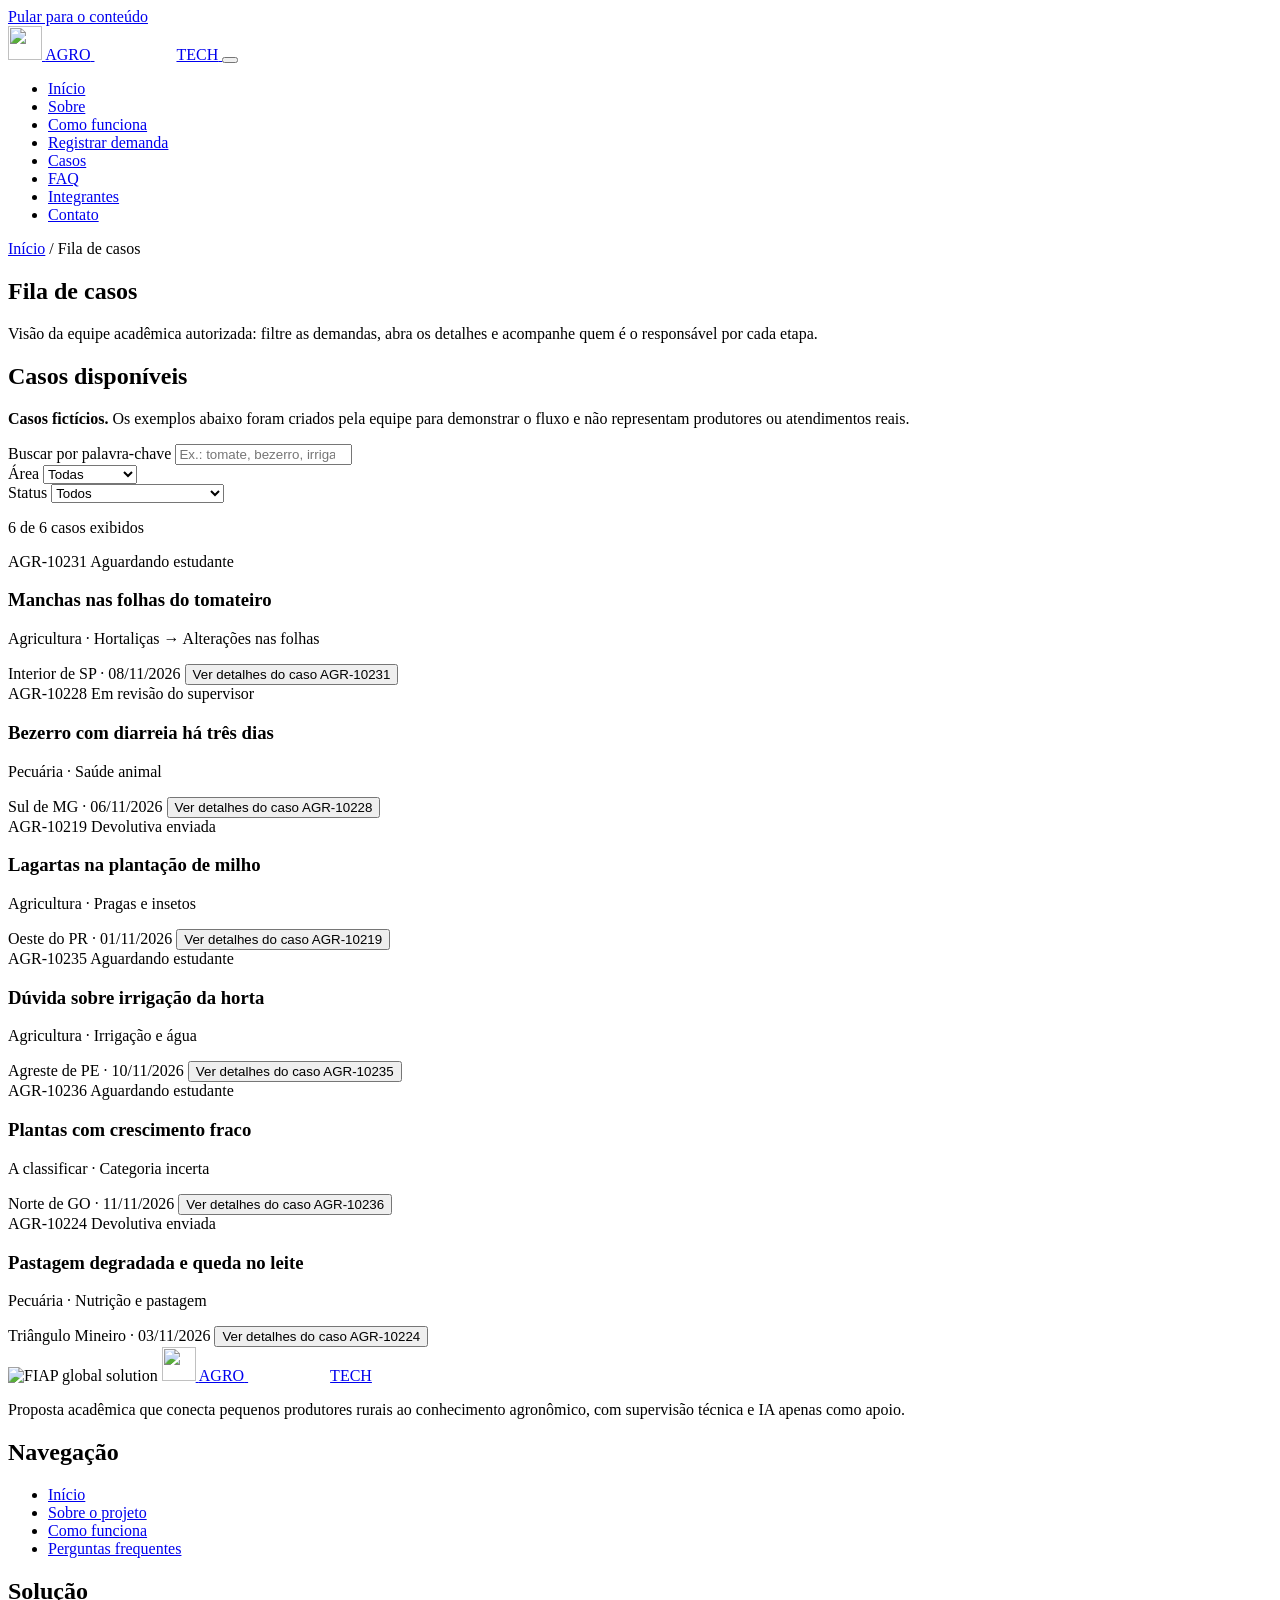
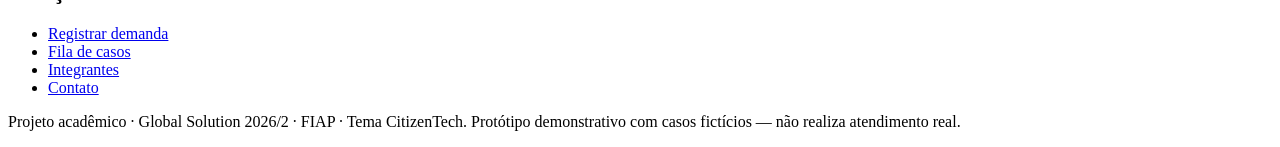
==== casos.html @ 2634f16c "feat: adiciona fila de casos com filtro e modal" ====
<!DOCTYPE html>
<html lang="pt-BR">
<head>
  <meta charset="UTF-8">
  <meta name="viewport" content="width=device-width, initial-scale=1.0">
  <meta name="description" content="Protótipo da fila de casos: estudantes e supervisores filtram demandas fictícias por área e status e acompanham o histórico de cada atendimento.">
  <title>Fila de casos | Agro CitizenTech</title>
  <link rel="icon" href="assets/icons/logo.svg" type="image/svg+xml">
  <link rel="preconnect" href="https://fonts.googleapis.com">
  <link rel="preconnect" href="https://fonts.gstatic.com" crossorigin>
  <link href="https://fonts.googleapis.com/css2?family=Inter:wght@400;500;600&family=Montserrat:wght@500&family=Space+Mono:wght@400;700&display=swap" rel="stylesheet">
  <link rel="stylesheet" href="css/style.css">
  <script src="js/acessibilidade.js"></script>
</head>
<body>
  <a class="pular-conteudo" href="#conteudo">Pular para o conteúdo</a>

  <header class="cabecalho">
    <div class="container cabecalho__conteudo">
      <a class="logo" href="index.html" aria-label="Agro CitizenTech — página inicial">
        <img class="logo__marca" src="assets/icons/logo.svg" alt="" width="34" height="34">
        <span class="logo__texto">
          <span class="logo__agro">AGRO</span>
          <span class="logo__citizen"><img src="assets/icons/citizen.svg" alt="" width="82" height="13"><span class="logo__tech">TECH</span></span>
        </span>
      </a>

      <button class="menu-botao" type="button" aria-label="Abrir menu" aria-expanded="false" aria-controls="menu-principal">
        <span class="menu-botao__linha"></span>
        <span class="menu-botao__linha"></span>
        <span class="menu-botao__linha"></span>
      </button>

      <nav class="navegacao" id="menu-principal" aria-label="Menu principal">
        <ul class="navegacao__lista">
          <li><a class="navegacao__link" href="index.html">Início</a></li>
          <li><a class="navegacao__link" href="sobre.html">Sobre</a></li>
          <li><a class="navegacao__link" href="como-funciona.html">Como funciona</a></li>
          <li><a class="navegacao__link" href="registrar-demanda.html">Registrar demanda</a></li>
          <li><a class="navegacao__link" href="casos.html" aria-current="page">Casos</a></li>
          <li><a class="navegacao__link" href="faq.html">FAQ</a></li>
          <li><a class="navegacao__link" href="integrantes.html">Integrantes</a></li>
          <li><a class="navegacao__link" href="contato.html">Contato</a></li>
        </ul>
      </nav>
    </div>
  </header>

  <main id="conteudo">
    <section class="pagina-topo tem-pixels" data-pixels="base" data-pixels-base="papel" data-pixels-destaque="neon">
      <div class="container">
        <p class="trilha"><a href="index.html">Início</a> / Fila de casos</p>
        <h1>Fila de casos</h1>
        <p>Visão da equipe acadêmica autorizada: filtre as demandas, abra os detalhes e acompanhe quem é o responsável por cada etapa.</p>
      </div>
    </section>

    <section class="secao" aria-labelledby="fila-titulo">
      <div class="container">
        <h2 id="fila-titulo" class="visualmente-oculto">Casos disponíveis</h2>
        <div class="aviso">
          <p><strong>Casos fictícios.</strong> Os exemplos abaixo foram criados pela equipe para demonstrar o fluxo e não representam produtores ou atendimentos reais.</p>
        </div>

        <form class="filtros" id="filtros-casos" role="search" aria-label="Filtrar casos">
          <div class="campo">
            <label for="busca-caso">Buscar por palavra-chave</label>
            <input type="search" id="busca-caso" name="busca" placeholder="Ex.: tomate, bezerro, irrigação">
          </div>
          <div class="campo">
            <label for="filtro-area">Área</label>
            <select id="filtro-area" name="area">
              <option value="todas">Todas</option>
              <option value="Agricultura">Agricultura</option>
              <option value="Pecuária">Pecuária</option>
              <option value="A classificar">A classificar</option>
            </select>
          </div>
          <div class="campo">
            <label for="filtro-status">Status</label>
            <select id="filtro-status" name="status">
              <option value="todos">Todos</option>
              <option value="aguardando">Aguardando estudante</option>
              <option value="revisao">Em revisão do supervisor</option>
              <option value="concluido">Devolutiva enviada</option>
            </select>
          </div>
        </form>

        <p class="filtros__resultado" id="resultado-casos" aria-live="polite"></p>
        <div class="grade grade--3" id="lista-casos"></div>
        <p class="sem-resultados" id="sem-casos" hidden>Nenhum caso encontrado com esses filtros. Tente outra palavra ou limpe os filtros.</p>
        <noscript><p class="aviso">Ative o JavaScript para visualizar a fila de casos.</p></noscript>
      </div>
    </section>

    <div class="modal" id="modal-caso" hidden>
      <div class="modal__fundo" data-fechar-modal></div>
      <div class="modal__caixa" role="dialog" aria-modal="true" aria-labelledby="modal-titulo">
        <button class="modal__fechar" type="button" aria-label="Fechar detalhes do caso" data-fechar-modal>&times;</button>
        <p class="caso__codigo" id="modal-codigo"></p>
        <h2 class="modal__titulo" id="modal-titulo"></h2>
        <p class="caso__categoria" id="modal-categoria"></p>
        <p id="modal-relato"></p>
        <h3>Histórico do atendimento</h3>
        <ol class="linha-tempo" id="modal-historico"></ol>
        <div class="mensagem-formulario mensagem-formulario--sucesso" id="modal-mensagem" role="status" hidden></div>
        <div class="grupo-botoes">
          <button class="botao" type="button" id="botao-interesse">Manifestar interesse</button>
          <button class="botao botao--secundario" type="button" data-fechar-modal>Fechar</button>
        </div>
      </div>
    </div>
  </main>

  <footer class="rodape">
    <div class="container">
      <div class="rodape__grade">
        <div>
          <img class="rodape__fiap" src="assets/icons/fiap-global-solution.svg" alt="FIAP global solution" width="220" height="21">
          <a class="logo" href="index.html" aria-label="Agro CitizenTech — página inicial">
            <img class="logo__marca" src="assets/icons/logo.svg" alt="" width="34" height="34">
            <span class="logo__texto">
              <span class="logo__agro">AGRO</span>
              <span class="logo__citizen"><img src="assets/icons/citizen.svg" alt="" width="82" height="13"><span class="logo__tech">TECH</span></span>
            </span>
          </a>
          <p>Proposta acadêmica que conecta pequenos produtores rurais ao conhecimento agronômico, com supervisão técnica e IA apenas como apoio.</p>
        </div>
        <div>
          <h2>Navegação</h2>
          <ul>
            <li><a href="index.html">Início</a></li>
            <li><a href="sobre.html">Sobre o projeto</a></li>
            <li><a href="como-funciona.html">Como funciona</a></li>
            <li><a href="faq.html">Perguntas frequentes</a></li>
          </ul>
        </div>
        <div>
          <h2>Solução</h2>
          <ul>
            <li><a href="registrar-demanda.html">Registrar demanda</a></li>
            <li><a href="casos.html">Fila de casos</a></li>
            <li><a href="integrantes.html">Integrantes</a></li>
            <li><a href="contato.html">Contato</a></li>
          </ul>
        </div>
      </div>
      <p class="rodape__final">Projeto acadêmico · Global Solution 2026/2 · FIAP · Tema CitizenTech. Protótipo demonstrativo com casos fictícios — não realiza atendimento real.</p>
    </div>
  </footer>

  <script src="js/script.js"></script>
  <script src="js/pixels.js"></script>
  <script src="js/casos.js"></script>
</body>
</html>
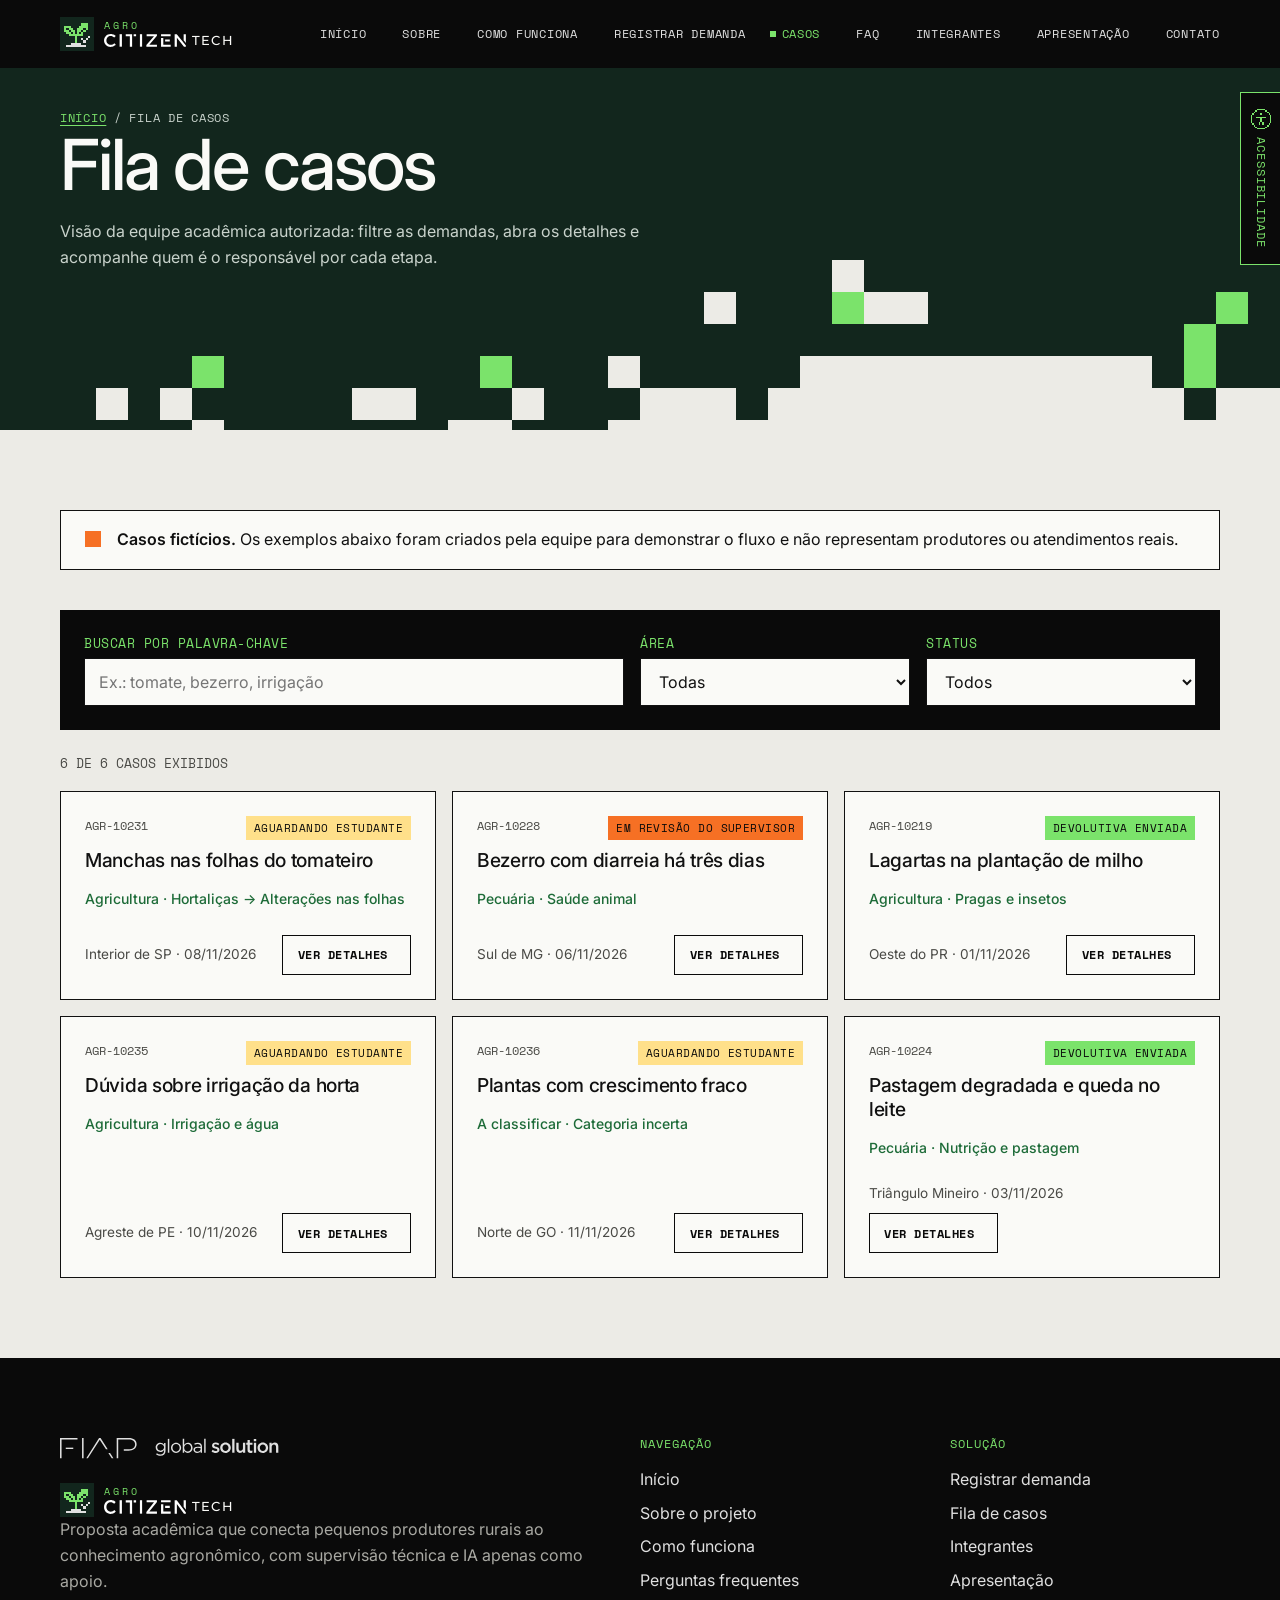
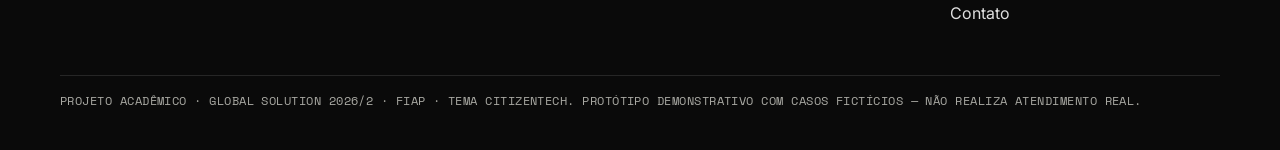
==== commit f29cea33: "Adiciona página de apresentação SEBM com slides animados no visual do site" ====
--- a/casos.html
+++ b/casos.html
@@ -40,6 +40,7 @@
           <li><a class="navegacao__link" href="casos.html" aria-current="page">Casos</a></li>
           <li><a class="navegacao__link" href="faq.html">FAQ</a></li>
           <li><a class="navegacao__link" href="integrantes.html">Integrantes</a></li>
+          <li><a class="navegacao__link" href="apresentacao.html">Apresentação</a></li>
           <li><a class="navegacao__link" href="contato.html">Contato</a></li>
         </ul>
       </nav>
@@ -142,6 +143,7 @@
             <li><a href="registrar-demanda.html">Registrar demanda</a></li>
             <li><a href="casos.html">Fila de casos</a></li>
             <li><a href="integrantes.html">Integrantes</a></li>
+            <li><a href="apresentacao.html">Apresentação</a></li>
             <li><a href="contato.html">Contato</a></li>
           </ul>
         </div>
--- a/css/style.css
+++ b/css/style.css
@@ -0,0 +1,2066 @@
+/* ==========================================================================
+   Agro CitizenTech — folha de estilos principal
+   Direção visual: identidade da Global Solution CitizenTech (FIAP) com
+   mosaico de pixels — blocos quadrados, tipografia grotesca grande,
+   rótulos monoespaçados e verde neon sobre verde-escuro.
+
+   1. Variáveis      2. Base      3. Utilitários e layout
+   4. Cabeçalho e navegação (menu mobile)
+   5. Componentes (botões, cards, badges, chips, abas, acordeão, modal, forms)
+   6. Seções específicas das páginas
+   7. Rodapé         8. Media Queries (mobile-first)
+   9. Menu de acessibilidade e efeitos de cada opção
+   ========================================================================== */
+
+/* 1. Variáveis ------------------------------------------------------------ */
+:root {
+  /* Paleta — os nomes "--cor-*" também são lidos pelo js/pixels.js */
+  --cor-preto: #0a0a0a;
+  --cor-verde-escuro: #12261d;
+  --cor-verde-medio: #1f3a2d;
+  --cor-neon: #7be36b;
+  --cor-oliva: #829b4d;
+  --cor-laranja: #f67024;
+  --cor-papel: #ecebe6;
+  --cor-branco: #fafaf7;
+  --cor-cinza: #e0e0e0;
+
+  --cor-texto: #111111;
+  --cor-texto-suave: #4a4a46;
+  --cor-texto-claro: #c9d3cc;
+  --cor-borda: #111111;
+  --cor-borda-suave: #cfcdc5;
+  --cor-link: #1d6b38;
+  --cor-erro: #b3261e;
+  --cor-erro-fundo: #fbe7e5;
+  --cor-sucesso: #155c2e;
+  --cor-sucesso-fundo: #dff5d9;
+
+  --fonte-texto: "Inter", "Helvetica Neue", Arial, sans-serif;
+  --fonte-mono: "Space Mono", "Courier New", monospace;
+  --fonte-logo: "Montserrat", "Inter", Arial, sans-serif;
+
+  --espaco-xs: 0.25rem;
+  --espaco-sm: 0.5rem;
+  --espaco-md: 1rem;
+  --espaco-lg: 1.5rem;
+  --espaco-xl: 2.5rem;
+  --espaco-xxl: 5rem;
+
+  --pixel: 8px; /* unidade dos detalhes "pixelados" */
+  --largura-max: 1240px;
+  --altura-header: 68px;
+}
+
+/* 2. Base ------------------------------------------------------------------ */
+*,
+*::before,
+*::after {
+  box-sizing: border-box;
+}
+
+html {
+  scroll-behavior: smooth;
+}
+
+body {
+  margin: 0;
+  font-family: var(--fonte-texto);
+  font-size: 1rem;
+  line-height: 1.6;
+  color: var(--cor-texto);
+  background-color: var(--cor-papel);
+  overflow-x: hidden;
+}
+
+/* Trava a rolagem do fundo enquanto o menu mobile ou o modal estão abertos */
+body.sem-rolagem {
+  overflow: hidden;
+}
+
+/* Garante que o atributo hidden sempre esconda o elemento */
+[hidden] {
+  display: none !important;
+}
+
+img,
+svg {
+  max-width: 100%;
+  height: auto;
+  display: block;
+}
+
+h1,
+h2,
+h3,
+h4 {
+  font-family: var(--fonte-texto);
+  font-weight: 500;
+  line-height: 1.08;
+  letter-spacing: -0.03em;
+  margin: 0 0 var(--espaco-md);
+}
+
+h1 { font-size: 2.4rem; }
+h2 { font-size: 1.85rem; }
+h3 { font-size: 1.2rem; letter-spacing: -0.015em; line-height: 1.25; }
+h4 { font-size: 1.05rem; letter-spacing: -0.01em; line-height: 1.3; }
+
+p {
+  margin: 0 0 var(--espaco-md);
+}
+
+a {
+  color: var(--cor-link);
+  text-underline-offset: 3px;
+}
+
+a:hover {
+  color: var(--cor-texto);
+}
+
+ul,
+ol {
+  padding-left: 1.25rem;
+  margin: 0 0 var(--espaco-md);
+}
+
+li::marker {
+  color: var(--cor-oliva);
+}
+
+strong {
+  font-weight: 600;
+}
+
+/* Foco visível para navegação por teclado */
+:focus-visible {
+  outline: 3px solid var(--cor-laranja);
+  outline-offset: 2px;
+}
+
+::selection {
+  background-color: var(--cor-neon);
+  color: var(--cor-preto);
+}
+
+/* 3. Utilitários e layout ---------------------------------------------------- */
+.container {
+  width: 100%;
+  max-width: var(--largura-max);
+  margin: 0 auto;
+  padding: 0 var(--espaco-md);
+}
+
+.secao {
+  padding: var(--espaco-xl) 0;
+}
+
+.secao--alternada {
+  background-color: var(--cor-branco);
+  border-top: 1px solid var(--cor-borda-suave);
+  border-bottom: 1px solid var(--cor-borda-suave);
+}
+
+.secao--escura {
+  background-color: var(--cor-verde-escuro);
+  color: var(--cor-cinza);
+}
+
+.secao--escura.tem-pixels {
+  padding: calc(var(--espaco-xxl) * 1.4) 0;
+}
+
+.secao--escura h2,
+.secao--escura h3 {
+  color: var(--cor-branco);
+}
+
+.secao__cabecalho {
+  max-width: 760px;
+  margin-bottom: var(--espaco-xl);
+}
+
+/* Rótulo monoespaçado com um "pixel" antes — usado em todo o site */
+.secao__rotulo,
+.rotulo-mono {
+  display: inline-flex;
+  align-items: center;
+  gap: var(--espaco-sm);
+  font-family: var(--fonte-mono);
+  font-size: 0.78rem;
+  font-weight: 400;
+  letter-spacing: 0.08em;
+  text-transform: uppercase;
+  color: var(--cor-texto-suave);
+  margin-bottom: var(--espaco-md);
+}
+
+.secao__rotulo::before,
+.rotulo-mono::before {
+  content: "";
+  width: var(--pixel);
+  height: var(--pixel);
+  background-color: var(--cor-oliva);
+  flex-shrink: 0;
+}
+
+.secao--escura .secao__rotulo,
+.pagina-topo .rotulo-mono,
+.hero .rotulo-mono {
+  color: var(--cor-texto-claro);
+}
+
+.secao--escura .secao__rotulo::before,
+.pagina-topo .rotulo-mono::before,
+.hero .rotulo-mono::before {
+  background-color: var(--cor-neon);
+}
+
+.texto-suave {
+  color: var(--cor-texto-suave);
+}
+
+.grade {
+  display: grid;
+  gap: var(--espaco-md);
+  grid-template-columns: 1fr;
+}
+
+.visualmente-oculto {
+  position: absolute;
+  width: 1px;
+  height: 1px;
+  padding: 0;
+  margin: -1px;
+  overflow: hidden;
+  clip: rect(0, 0, 0, 0);
+  white-space: nowrap;
+  border: 0;
+}
+
+.pular-conteudo {
+  position: absolute;
+  left: var(--espaco-md);
+  top: -60px;
+  background: var(--cor-neon);
+  color: var(--cor-preto);
+  padding: var(--espaco-sm) var(--espaco-md);
+  font-family: var(--fonte-mono);
+  z-index: 200;
+}
+
+.pular-conteudo:focus {
+  top: var(--espaco-sm);
+  color: var(--cor-preto);
+}
+
+/* Área que recebe o mosaico de pixels desenhado pelo js/pixels.js */
+.tem-pixels {
+  position: relative;
+  isolation: isolate;
+}
+
+.pixels-canvas {
+  position: absolute;
+  inset: 0;
+  width: 100%;
+  height: 100%;
+  z-index: 1;
+  pointer-events: none;
+}
+
+.tem-pixels > .container {
+  position: relative;
+  z-index: 2;
+}
+
+/* 4. Cabeçalho e navegação -------------------------------------------------- */
+.cabecalho {
+  position: sticky;
+  top: 0;
+  z-index: 100;
+  background-color: var(--cor-preto);
+  color: var(--cor-cinza);
+}
+
+.cabecalho__conteudo {
+  display: flex;
+  align-items: center;
+  justify-content: space-between;
+  min-height: var(--altura-header);
+  gap: var(--espaco-md);
+}
+
+/* Logo: marca em pixel + "AGRO" + assinatura oficial CITIZEN TECH */
+.logo {
+  display: flex;
+  align-items: center;
+  gap: 0.6rem;
+  text-decoration: none;
+  color: var(--cor-cinza);
+}
+
+.logo:hover {
+  color: var(--cor-branco);
+}
+
+.logo__marca {
+  width: 34px;
+  height: 34px;
+  image-rendering: pixelated;
+}
+
+.logo__texto {
+  display: flex;
+  flex-direction: column;
+  gap: 3px;
+}
+
+.logo__agro {
+  font-family: var(--fonte-mono);
+  font-size: 0.62rem;
+  letter-spacing: 0.3em;
+  line-height: 1;
+  color: var(--cor-neon);
+}
+
+.logo__citizen {
+  display: flex;
+  align-items: center;
+  gap: 6px;
+}
+
+.logo__citizen img {
+  width: 82px;
+}
+
+.logo__tech {
+  font-family: var(--fonte-logo);
+  font-weight: 500;
+  font-size: 0.82rem;
+  letter-spacing: 0.1em;
+  line-height: 1;
+  color: var(--cor-branco);
+}
+
+/* Botão hambúrguer */
+.menu-botao {
+  display: inline-flex;
+  flex-direction: column;
+  justify-content: center;
+  gap: 6px;
+  width: 46px;
+  height: 46px;
+  padding: 11px;
+  border: 1px solid #3a3a3a;
+  background: transparent;
+  cursor: pointer;
+}
+
+.menu-botao__linha {
+  display: block;
+  width: 100%;
+  height: 2px;
+  background-color: var(--cor-cinza);
+  transition: transform 0.25s steps(4), opacity 0.2s ease;
+}
+
+/* Transforma as três linhas em um "X" quando o menu está aberto */
+.menu-botao[aria-expanded="true"] .menu-botao__linha:nth-child(1) {
+  transform: translateY(8px) rotate(45deg);
+}
+
+.menu-botao[aria-expanded="true"] .menu-botao__linha:nth-child(2) {
+  opacity: 0;
+}
+
+.menu-botao[aria-expanded="true"] .menu-botao__linha:nth-child(3) {
+  transform: translateY(-8px) rotate(-45deg);
+}
+
+/* Menu mobile: painel em tela cheia abaixo do cabeçalho */
+.navegacao {
+  position: fixed;
+  top: var(--altura-header);
+  left: 0;
+  right: 0;
+  bottom: 0;
+  background-color: var(--cor-preto);
+  padding: var(--espaco-lg) var(--espaco-md);
+  overflow-y: auto;
+  transform: translateY(-8px);
+  opacity: 0;
+  visibility: hidden;
+  transition: opacity 0.2s ease, transform 0.2s ease, visibility 0.2s;
+}
+
+.navegacao.aberta {
+  transform: none;
+  opacity: 1;
+  visibility: visible;
+}
+
+.navegacao__lista {
+  list-style: none;
+  margin: 0;
+  padding: 0;
+  display: flex;
+  flex-direction: column;
+}
+
+.navegacao__link {
+  display: flex;
+  align-items: center;
+  gap: var(--espaco-sm);
+  padding: 0.95rem 0;
+  border-bottom: 1px solid #262626;
+  text-decoration: none;
+  font-family: var(--fonte-mono);
+  font-size: 0.95rem;
+  text-transform: uppercase;
+  letter-spacing: 0.06em;
+  color: var(--cor-cinza);
+}
+
+.navegacao__link::before {
+  content: "";
+  width: var(--pixel);
+  height: var(--pixel);
+  background-color: transparent;
+}
+
+.navegacao__link:hover {
+  color: var(--cor-neon);
+}
+
+.navegacao__link[aria-current="page"] {
+  color: var(--cor-neon);
+}
+
+.navegacao__link[aria-current="page"]::before,
+.navegacao__link:hover::before {
+  background-color: var(--cor-neon);
+}
+
+/* 5. Componentes ------------------------------------------------------------- */
+
+/* Botões — cantos retos, rótulo monoespaçado */
+.botao {
+  display: inline-flex;
+  align-items: center;
+  justify-content: center;
+  gap: var(--espaco-sm);
+  min-height: 48px;
+  padding: 0.75rem 1.3rem;
+  border: 1px solid var(--cor-preto);
+  border-radius: 0;
+  background-color: var(--cor-preto);
+  color: var(--cor-branco);
+  font-family: var(--fonte-mono);
+  font-size: 0.85rem;
+  font-weight: 700;
+  letter-spacing: 0.04em;
+  text-transform: uppercase;
+  text-decoration: none;
+  cursor: pointer;
+  transition: background-color 0.15s ease, color 0.15s ease, box-shadow 0.15s ease;
+}
+
+.botao::after {
+  content: "→";
+  font-family: var(--fonte-texto);
+}
+
+.botao:hover {
+  background-color: var(--cor-neon);
+  border-color: var(--cor-preto);
+  color: var(--cor-preto);
+  box-shadow: 4px 4px 0 var(--cor-preto);
+}
+
+.botao:disabled {
+  opacity: 0.5;
+  cursor: not-allowed;
+  box-shadow: none;
+}
+
+.botao--secundario {
+  background-color: transparent;
+  color: var(--cor-preto);
+}
+
+.botao--secundario::after {
+  content: none;
+}
+
+.botao--destaque {
+  background-color: var(--cor-neon);
+  border-color: var(--cor-neon);
+  color: var(--cor-preto);
+}
+
+.botao--destaque:hover {
+  background-color: var(--cor-branco);
+  box-shadow: 4px 4px 0 var(--cor-neon);
+}
+
+/* Botões sobre fundo escuro */
+.hero .botao--secundario,
+.secao--escura .botao--secundario {
+  border-color: var(--cor-cinza);
+  color: var(--cor-cinza);
+}
+
+.hero .botao--secundario:hover,
+.secao--escura .botao--secundario:hover {
+  background-color: var(--cor-cinza);
+  color: var(--cor-preto);
+  box-shadow: 4px 4px 0 var(--cor-neon);
+}
+
+.botao--pequeno {
+  min-height: 40px;
+  padding: 0.45rem 0.9rem;
+  font-size: 0.75rem;
+}
+
+.grupo-botoes {
+  display: flex;
+  flex-wrap: wrap;
+  gap: var(--espaco-sm);
+}
+
+/* Cards */
+.card {
+  background-color: var(--cor-branco);
+  border: 1px solid var(--cor-borda);
+  padding: var(--espaco-lg);
+}
+
+.card__icone {
+  width: 48px;
+  height: 48px;
+  margin-bottom: var(--espaco-lg);
+  image-rendering: pixelated;
+}
+
+.card h3 {
+  margin-bottom: var(--espaco-sm);
+}
+
+.card p:last-child {
+  margin-bottom: 0;
+}
+
+.card--link {
+  display: flex;
+  flex-direction: column;
+  text-decoration: none;
+  color: inherit;
+  transition: transform 0.15s ease, box-shadow 0.15s ease, background-color 0.15s ease;
+}
+
+.card--link:hover {
+  color: inherit;
+  transform: translate(-4px, -4px);
+  box-shadow: 8px 8px 0 var(--cor-neon), 8px 8px 0 1px var(--cor-preto);
+}
+
+.card__acao {
+  margin-top: auto;
+  padding-top: var(--espaco-lg);
+  font-family: var(--fonte-mono);
+  font-size: 0.8rem;
+  text-transform: uppercase;
+  letter-spacing: 0.05em;
+  color: var(--cor-texto);
+}
+
+/* Badges (status e categoria) */
+.badge {
+  display: inline-block;
+  padding: 0.2rem 0.5rem;
+  font-family: var(--fonte-mono);
+  font-size: 0.7rem;
+  text-transform: uppercase;
+  letter-spacing: 0.04em;
+  background-color: var(--cor-cinza);
+  color: var(--cor-preto);
+}
+
+.badge--aguardando { background-color: #ffe08a; }
+.badge--revisao { background-color: var(--cor-laranja); }
+.badge--concluido { background-color: var(--cor-neon); }
+.badge--classificar { background-color: var(--cor-preto); color: var(--cor-branco); }
+
+/* Chips de verificação (inspirados nos selos de metadados) */
+.chips {
+  list-style: none;
+  padding: 0;
+  margin: 0;
+  display: flex;
+  flex-direction: column;
+  align-items: flex-start;
+  gap: var(--espaco-sm);
+}
+
+.chip {
+  display: inline-flex;
+  align-items: center;
+  gap: var(--espaco-sm);
+  padding: 0.35rem 0.4rem 0.35rem 0.75rem;
+  background-color: var(--cor-branco);
+  color: var(--cor-preto);
+  font-size: 0.85rem;
+  font-weight: 500;
+  border-radius: 999px;
+}
+
+.chip__valor {
+  padding: 0.1rem 0.6rem;
+  border-radius: 999px;
+  font-family: var(--fonte-mono);
+  font-size: 0.72rem;
+  text-transform: uppercase;
+}
+
+.chip__valor--sim { background-color: var(--cor-neon); }
+.chip__valor--nao { background-color: var(--cor-laranja); }
+
+/* Aviso / destaque informativo */
+.aviso {
+  display: flex;
+  gap: var(--espaco-md);
+  align-items: flex-start;
+  border: 1px solid var(--cor-borda);
+  background-color: var(--cor-branco);
+  padding: var(--espaco-md) var(--espaco-lg);
+}
+
+.aviso::before {
+  content: "";
+  flex-shrink: 0;
+  width: calc(var(--pixel) * 2);
+  height: calc(var(--pixel) * 2);
+  margin-top: 4px;
+  background-color: var(--cor-laranja);
+}
+
+.aviso > * {
+  flex: 1;
+}
+
+.aviso p:last-child {
+  margin-bottom: 0;
+}
+
+/* Abas (tabs) */
+.abas__lista {
+  display: flex;
+  flex-wrap: wrap;
+  gap: 0;
+  margin-bottom: var(--espaco-xl);
+  border: 1px solid var(--cor-borda);
+  background-color: var(--cor-branco);
+}
+
+.abas__botao {
+  flex: 1 1 50%;
+  min-height: 48px;
+  padding: 0.6rem 1rem;
+  border: none;
+  border-right: 1px solid var(--cor-borda);
+  border-bottom: 1px solid var(--cor-borda);
+  margin: 0 -1px -1px 0;
+  background: none;
+  font-family: var(--fonte-mono);
+  font-size: 0.8rem;
+  text-transform: uppercase;
+  letter-spacing: 0.04em;
+  color: var(--cor-texto-suave);
+  cursor: pointer;
+}
+
+.abas__botao:hover {
+  color: var(--cor-preto);
+  background-color: var(--cor-papel);
+}
+
+.abas__botao[aria-selected="true"] {
+  background-color: var(--cor-preto);
+  color: var(--cor-neon);
+}
+
+/* Acordeão (FAQ) */
+.acordeao {
+  display: flex;
+  flex-direction: column;
+  border-top: 1px solid var(--cor-borda);
+}
+
+.acordeao__item {
+  border-bottom: 1px solid var(--cor-borda);
+}
+
+.acordeao__titulo {
+  margin: 0;
+  font-size: 1rem;
+}
+
+.acordeao__botao {
+  display: flex;
+  align-items: center;
+  justify-content: space-between;
+  gap: var(--espaco-md);
+  width: 100%;
+  padding: var(--espaco-lg) 0;
+  border: none;
+  background: none;
+  text-align: left;
+  font-family: var(--fonte-texto);
+  font-size: 1.1rem;
+  font-weight: 500;
+  letter-spacing: -0.01em;
+  color: var(--cor-texto);
+  cursor: pointer;
+}
+
+.acordeao__botao:hover {
+  color: var(--cor-link);
+}
+
+/* Ícone "+" em blocos que vira "−" quando aberto */
+.acordeao__icone {
+  flex-shrink: 0;
+  width: 28px;
+  height: 28px;
+  background-color: var(--cor-preto);
+  position: relative;
+}
+
+.acordeao__icone::before,
+.acordeao__icone::after {
+  content: "";
+  position: absolute;
+  top: 50%;
+  left: 50%;
+  width: 12px;
+  height: 4px;
+  background-color: var(--cor-neon);
+  transform: translate(-50%, -50%);
+  transition: transform 0.2s steps(3);
+}
+
+.acordeao__icone::after {
+  transform: translate(-50%, -50%) rotate(90deg);
+}
+
+.acordeao__botao[aria-expanded="true"] .acordeao__icone {
+  background-color: var(--cor-neon);
+}
+
+.acordeao__botao[aria-expanded="true"] .acordeao__icone::before,
+.acordeao__botao[aria-expanded="true"] .acordeao__icone::after {
+  background-color: var(--cor-preto);
+}
+
+.acordeao__botao[aria-expanded="true"] .acordeao__icone::after {
+  transform: translate(-50%, -50%) rotate(0deg);
+}
+
+.acordeao__painel {
+  padding: 0 0 var(--espaco-lg);
+  max-width: 760px;
+  color: var(--cor-texto-suave);
+}
+
+/* Modal */
+.modal {
+  position: fixed;
+  inset: 0;
+  z-index: 300;
+  display: flex;
+  align-items: center;
+  justify-content: center;
+  padding: var(--espaco-md);
+}
+
+.modal__fundo {
+  position: absolute;
+  inset: 0;
+  background-color: rgba(10, 10, 10, 0.75);
+}
+
+.modal__caixa {
+  position: relative;
+  width: 100%;
+  max-width: 640px;
+  max-height: calc(100vh - 2rem);
+  overflow-y: auto;
+  background-color: var(--cor-branco);
+  border: 1px solid var(--cor-borda);
+  box-shadow: 10px 10px 0 var(--cor-neon);
+  padding: var(--espaco-lg);
+}
+
+.modal__fechar {
+  position: absolute;
+  top: 0;
+  right: 0;
+  width: 48px;
+  height: 48px;
+  border: none;
+  background: var(--cor-preto);
+  font-size: 1.6rem;
+  line-height: 1;
+  color: var(--cor-neon);
+  cursor: pointer;
+}
+
+.modal__fechar:hover {
+  background-color: var(--cor-neon);
+  color: var(--cor-preto);
+}
+
+.modal__titulo {
+  padding-right: 48px;
+}
+
+/* Formulários */
+.formulario {
+  display: flex;
+  flex-direction: column;
+  gap: var(--espaco-lg);
+}
+
+.campo {
+  display: flex;
+  flex-direction: column;
+  gap: var(--espaco-xs);
+}
+
+.campo label,
+.campo legend {
+  font-family: var(--fonte-mono);
+  font-size: 0.8rem;
+  text-transform: uppercase;
+  letter-spacing: 0.04em;
+  color: var(--cor-texto);
+}
+
+.campo__obrigatorio {
+  color: var(--cor-erro);
+}
+
+.campo__dica {
+  font-size: 0.875rem;
+  color: var(--cor-texto-suave);
+}
+
+.campo input,
+.campo select,
+.campo textarea {
+  width: 100%;
+  min-height: 48px;
+  padding: 0.7rem 0.9rem;
+  border: 1px solid var(--cor-borda);
+  border-radius: 0;
+  background-color: var(--cor-branco);
+  font-family: var(--fonte-texto);
+  font-size: 1rem;
+  color: var(--cor-texto);
+  transition: box-shadow 0.15s ease;
+}
+
+.campo textarea {
+  min-height: 150px;
+  resize: vertical;
+}
+
+.campo input:focus,
+.campo select:focus,
+.campo textarea:focus {
+  outline: none;
+  box-shadow: 4px 4px 0 var(--cor-neon), 4px 4px 0 1px var(--cor-borda);
+}
+
+/* Estados de validação aplicados pelo JavaScript */
+.campo--erro input,
+.campo--erro select,
+.campo--erro textarea {
+  border-color: var(--cor-erro);
+  border-width: 2px;
+  background-color: var(--cor-erro-fundo);
+}
+
+.campo--valido input,
+.campo--valido select,
+.campo--valido textarea {
+  border-color: var(--cor-sucesso);
+  border-width: 2px;
+}
+
+.campo__erro {
+  min-height: 1.2em;
+  font-size: 0.875rem;
+  font-weight: 600;
+  color: var(--cor-erro);
+}
+
+.campo__erro:not(:empty)::before {
+  content: "■ ";
+}
+
+.campo__contador {
+  align-self: flex-end;
+  font-family: var(--fonte-mono);
+  font-size: 0.75rem;
+  color: var(--cor-texto-suave);
+}
+
+.fieldset {
+  border: none;
+  margin: 0;
+  padding: 0;
+}
+
+.opcoes {
+  display: flex;
+  flex-wrap: wrap;
+  gap: var(--espaco-sm);
+  margin-top: var(--espaco-sm);
+}
+
+.opcao {
+  position: relative;
+}
+
+.opcao input {
+  position: absolute;
+  opacity: 0;
+  width: 1px;
+  height: 1px;
+}
+
+.opcao span {
+  display: inline-block;
+  padding: 0.55rem 1rem;
+  border: 1px solid var(--cor-borda);
+  background-color: var(--cor-branco);
+  font-weight: 500;
+  cursor: pointer;
+}
+
+.opcao input:checked + span {
+  background-color: var(--cor-preto);
+  color: var(--cor-neon);
+}
+
+.opcao input:focus-visible + span {
+  outline: 3px solid var(--cor-laranja);
+  outline-offset: 2px;
+}
+
+.mensagem-formulario {
+  padding: var(--espaco-md) var(--espaco-lg);
+  font-weight: 600;
+  border: 1px solid currentColor;
+}
+
+.mensagem-formulario--erro {
+  background-color: var(--cor-erro-fundo);
+  color: var(--cor-erro);
+}
+
+.mensagem-formulario--sucesso {
+  background-color: var(--cor-sucesso-fundo);
+  color: var(--cor-sucesso);
+}
+
+/* 6. Seções específicas ---------------------------------------------------- */
+
+/* Topo das páginas internas: verde-escuro "desmanchando" em pixels */
+.pagina-topo {
+  background-color: var(--cor-verde-escuro);
+  color: var(--cor-cinza);
+  padding: var(--espaco-xl) 0 calc(var(--espaco-xxl) * 1.6);
+}
+
+.pagina-topo h1 {
+  color: var(--cor-branco);
+  font-size: 2.6rem;
+  margin-bottom: var(--espaco-md);
+}
+
+.pagina-topo p {
+  max-width: 640px;
+  margin: 0;
+  color: var(--cor-texto-claro);
+}
+
+.trilha {
+  font-family: var(--fonte-mono);
+  font-size: 0.75rem;
+  text-transform: uppercase;
+  letter-spacing: 0.06em;
+  margin-bottom: var(--espaco-lg);
+}
+
+.pagina-topo .trilha {
+  color: var(--cor-texto-claro);
+}
+
+.trilha a {
+  color: var(--cor-neon);
+}
+
+.trilha a:hover {
+  color: var(--cor-branco);
+}
+
+/* Hero da página inicial */
+.hero {
+  background-color: var(--cor-verde-escuro);
+  color: var(--cor-cinza);
+  overflow: hidden;
+}
+
+/* Foto de fundo: enquadrada à direita para manter o produtor visível */
+.hero__fundo {
+  position: absolute;
+  inset: 0;
+  width: 100%;
+  height: 100%;
+  object-fit: cover;
+  object-position: 72% center;
+  z-index: 0;
+}
+
+/* Véu verde-escuro sobre a foto para garantir o contraste do texto.
+   No celular o texto ocupa a largura toda, então o véu é uniforme. */
+.hero::after {
+  content: "";
+  position: absolute;
+  inset: 0;
+  z-index: 0;
+  background: linear-gradient(180deg, rgba(18, 38, 29, 0.55) 0%, rgba(18, 38, 29, 0.8) 100%);
+}
+
+.hero__conteudo {
+  display: grid;
+  gap: var(--espaco-xl);
+  padding-top: calc(var(--espaco-xxl) * 1.5);
+  padding-bottom: calc(var(--espaco-xxl) * 2);
+}
+
+/* Assinatura no estilo oficial: CITIZEN / TECH deslocado */
+.assinatura {
+  display: inline-flex;
+  flex-direction: column;
+  margin-bottom: var(--espaco-xl);
+}
+
+.assinatura__agro {
+  font-family: var(--fonte-mono);
+  font-size: 0.85rem;
+  letter-spacing: 0.4em;
+  color: var(--cor-neon);
+  margin-bottom: var(--espaco-sm);
+}
+
+.assinatura__citizen {
+  width: 250px;
+}
+
+.assinatura__linha {
+  display: flex;
+  flex-direction: column;
+  margin-left: 47%;
+  margin-top: 6px;
+}
+
+.assinatura__tech {
+  font-family: var(--fonte-logo);
+  font-weight: 500;
+  font-size: 2.6rem;
+  letter-spacing: 0.1em;
+  line-height: 1;
+  color: var(--cor-branco);
+}
+
+.assinatura__slogan {
+  margin-top: 6px;
+  font-family: var(--fonte-logo);
+  font-weight: 500;
+  font-size: 0.6rem;
+  line-height: 1.35;
+  letter-spacing: 0.04em;
+  text-transform: uppercase;
+  color: var(--cor-branco);
+}
+
+.hero h1 {
+  color: var(--cor-branco);
+  font-size: 2.5rem;
+  max-width: 14ch;
+}
+
+.hero h1 em {
+  font-style: normal;
+  color: var(--cor-neon);
+}
+
+.hero__texto {
+  font-size: 1.05rem;
+  max-width: 520px;
+  color: var(--cor-texto-claro);
+  margin-bottom: var(--espaco-lg);
+}
+
+.hero__chips {
+  align-self: end;
+}
+
+/* Números / indicadores */
+.numeros {
+  display: grid;
+  grid-template-columns: repeat(2, 1fr);
+  border-top: 1px solid var(--cor-borda);
+  border-left: 1px solid var(--cor-borda);
+}
+
+.numero {
+  padding: var(--espaco-lg) var(--espaco-md);
+  border-right: 1px solid var(--cor-borda);
+  border-bottom: 1px solid var(--cor-borda);
+  background-color: var(--cor-branco);
+}
+
+.numero strong {
+  display: block;
+  font-size: 2.6rem;
+  font-weight: 500;
+  letter-spacing: -0.04em;
+  line-height: 1;
+  margin-bottom: var(--espaco-sm);
+}
+
+.numero span {
+  font-family: var(--fonte-mono);
+  font-size: 0.72rem;
+  text-transform: uppercase;
+  letter-spacing: 0.03em;
+  color: var(--cor-texto-suave);
+}
+
+.nota-fonte {
+  font-size: 0.8rem;
+  color: var(--cor-texto-suave);
+  margin-top: var(--espaco-md);
+}
+
+/* Passos numerados (fluxo da solução) */
+.passos {
+  list-style: none;
+  padding: 0;
+  counter-reset: passo;
+  display: grid;
+  gap: 0;
+  border-top: 1px solid currentColor;
+}
+
+.passo {
+  counter-increment: passo;
+  padding: var(--espaco-lg) 0;
+  border-bottom: 1px solid currentColor;
+}
+
+.passo::before {
+  content: "0" counter(passo);
+  display: inline-block;
+  font-family: var(--fonte-mono);
+  font-size: 0.8rem;
+  padding: 0.1rem 0.4rem;
+  margin-bottom: var(--espaco-md);
+  background-color: var(--cor-neon);
+  color: var(--cor-preto);
+}
+
+.passo h3,
+.passo h4 {
+  margin-bottom: var(--espaco-xs);
+}
+
+.passo p {
+  margin: 0;
+  opacity: 0.8;
+}
+
+/* Bloco texto + imagem */
+.bloco-midia {
+  display: grid;
+  gap: var(--espaco-xl);
+  align-items: center;
+}
+
+.bloco-midia__imagem {
+  border: 1px solid var(--cor-borda);
+  width: 100%;
+  box-shadow: 8px 8px 0 var(--cor-neon);
+}
+
+/* Tabela responsiva */
+.tabela-container {
+  width: 100%;
+  overflow-x: auto;
+  border: 1px solid var(--cor-borda);
+  background-color: var(--cor-branco);
+}
+
+.tabela {
+  width: 100%;
+  border-collapse: collapse;
+  font-size: 0.95rem;
+}
+
+.tabela th,
+.tabela td {
+  padding: 0.8rem 1rem;
+  text-align: left;
+  border-bottom: 1px solid var(--cor-borda-suave);
+  vertical-align: top;
+}
+
+.tabela th {
+  background-color: var(--cor-preto);
+  color: var(--cor-neon);
+  font-family: var(--fonte-mono);
+  font-size: 0.75rem;
+  font-weight: 400;
+  text-transform: uppercase;
+  letter-spacing: 0.04em;
+}
+
+.tabela tr:last-child td {
+  border-bottom: none;
+}
+
+/* ODS */
+.ods {
+  display: flex;
+  gap: var(--espaco-md);
+  align-items: flex-start;
+  padding: var(--espaco-lg);
+  border: 1px solid var(--cor-borda);
+  background-color: var(--cor-branco);
+}
+
+.ods__numero {
+  flex-shrink: 0;
+  width: 56px;
+  height: 56px;
+  display: flex;
+  align-items: center;
+  justify-content: center;
+  font-family: var(--fonte-mono);
+  font-size: 1.3rem;
+  font-weight: 700;
+  color: #fff;
+}
+
+.ods__numero--2 { background-color: #8a6d1f; }
+.ods__numero--4 { background-color: #b0202d; }
+.ods__numero--8 { background-color: #8f1838; }
+.ods__numero--17 { background-color: #19486a; }
+
+.ods p {
+  margin: 0;
+}
+
+/* Integrantes */
+.integrante {
+  display: flex;
+  flex-direction: column;
+}
+
+/* Fotos reais em tamanho fixo: as originais têm 150–240px e
+   ficariam borradas se esticadas até a largura do card */
+.integrante__foto {
+  width: 160px;
+  height: 160px;
+  object-fit: cover;
+  margin-bottom: var(--espaco-lg);
+  border: 1px solid var(--cor-borda);
+  box-shadow: 6px 6px 0 var(--cor-neon);
+}
+
+.integrante__dados {
+  list-style: none;
+  padding: 0;
+  margin: 0 0 var(--espaco-md);
+  font-family: var(--fonte-mono);
+  font-size: 0.8rem;
+  text-transform: uppercase;
+  color: var(--cor-texto-suave);
+}
+
+.integrante__links {
+  margin-top: auto;
+  display: flex;
+  gap: var(--espaco-sm);
+  flex-wrap: wrap;
+}
+
+.integrante__links img {
+  width: 16px;
+  height: 16px;
+}
+
+.integrante__links .botao--secundario img {
+  filter: invert(1);
+}
+
+/* Triagem (página Registrar demanda) */
+.triagem {
+  display: grid;
+  gap: var(--espaco-xl);
+  align-items: start;
+  margin-top: var(--espaco-xl);
+}
+
+.ficha {
+  position: relative;
+  background-color: var(--cor-verde-escuro);
+  color: var(--cor-cinza);
+  border-color: var(--cor-verde-escuro);
+}
+
+.ficha h2 {
+  color: var(--cor-branco);
+}
+
+.ficha__vazia {
+  text-align: center;
+  color: var(--cor-texto-claro);
+  padding: var(--espaco-lg) 0;
+}
+
+.ficha__vazia img {
+  width: 72px;
+  margin: 0 auto var(--espaco-md);
+  image-rendering: pixelated;
+}
+
+.ficha__lista {
+  margin: 0 0 var(--espaco-md);
+  display: grid;
+  gap: var(--espaco-md);
+}
+
+.ficha__lista > div {
+  padding-bottom: var(--espaco-md);
+  border-bottom: 1px solid #2f4a3d;
+}
+
+.ficha__lista dt {
+  font-family: var(--fonte-mono);
+  font-size: 0.7rem;
+  text-transform: uppercase;
+  letter-spacing: 0.06em;
+  color: var(--cor-neon);
+  margin-bottom: var(--espaco-xs);
+}
+
+.ficha__lista dd {
+  margin: 0;
+  color: var(--cor-branco);
+}
+
+.ficha__faltantes {
+  margin: 0;
+}
+
+.ficha__faltantes li::marker {
+  color: var(--cor-laranja);
+}
+
+.ficha__selo {
+  display: inline-block;
+  font-family: var(--fonte-mono);
+  font-size: 0.7rem;
+  text-transform: uppercase;
+  color: var(--cor-preto);
+  background-color: var(--cor-laranja);
+  padding: 0.25rem 0.5rem;
+  margin-bottom: var(--espaco-lg);
+}
+
+.rascunho-status {
+  font-family: var(--fonte-mono);
+  font-size: 0.75rem;
+  color: var(--cor-texto-suave);
+  min-height: 1.4em;
+  margin: 0;
+}
+
+/* Casos (fila de atendimento) */
+.filtros {
+  display: grid;
+  gap: var(--espaco-md);
+  margin: var(--espaco-xl) 0 var(--espaco-lg);
+  padding: var(--espaco-lg);
+  background-color: var(--cor-preto);
+}
+
+.filtros .campo label {
+  color: var(--cor-neon);
+}
+
+.filtros__resultado {
+  font-family: var(--fonte-mono);
+  font-size: 0.8rem;
+  text-transform: uppercase;
+  color: var(--cor-texto-suave);
+  margin: 0 0 var(--espaco-md);
+}
+
+.caso {
+  display: flex;
+  flex-direction: column;
+  gap: var(--espaco-sm);
+}
+
+.caso__topo {
+  display: flex;
+  justify-content: space-between;
+  align-items: flex-start;
+  gap: var(--espaco-sm);
+  flex-wrap: wrap;
+}
+
+.caso__codigo {
+  font-family: var(--fonte-mono);
+  font-size: 0.75rem;
+  color: var(--cor-texto-suave);
+}
+
+.caso__categoria {
+  font-size: 0.875rem;
+  color: var(--cor-link);
+  font-weight: 500;
+  margin: 0;
+}
+
+.caso__rodape {
+  margin-top: auto;
+  padding-top: var(--espaco-md);
+  display: flex;
+  justify-content: space-between;
+  align-items: center;
+  gap: var(--espaco-sm);
+  flex-wrap: wrap;
+  font-size: 0.85rem;
+  color: var(--cor-texto-suave);
+}
+
+.sem-resultados {
+  text-align: center;
+  padding: var(--espaco-xl);
+  border: 1px dashed var(--cor-borda);
+  color: var(--cor-texto-suave);
+}
+
+.linha-tempo {
+  list-style: none;
+  padding: 0;
+  margin: 0 0 var(--espaco-lg);
+  border-left: 2px solid var(--cor-preto);
+}
+
+.linha-tempo li {
+  position: relative;
+  padding: 0 0 var(--espaco-md) var(--espaco-lg);
+}
+
+.linha-tempo li::before {
+  content: "";
+  position: absolute;
+  left: -7px;
+  top: 6px;
+  width: 12px;
+  height: 12px;
+  background-color: var(--cor-neon);
+  border: 1px solid var(--cor-preto);
+}
+
+.linha-tempo time {
+  display: block;
+  font-family: var(--fonte-mono);
+  font-size: 0.72rem;
+  color: var(--cor-texto-suave);
+}
+
+/* Contato */
+.contato-layout {
+  display: grid;
+  gap: var(--espaco-xl);
+  align-items: start;
+}
+
+.contato-info {
+  list-style: none;
+  padding: 0;
+  margin: 0;
+  display: grid;
+  gap: var(--espaco-lg);
+}
+
+.contato-info li {
+  display: flex;
+  gap: var(--espaco-md);
+  align-items: flex-start;
+}
+
+.contato-info img {
+  width: 36px;
+  height: 36px;
+  flex-shrink: 0;
+  image-rendering: pixelated;
+}
+
+/* Chamada final (CTA) em bloco neon */
+.chamada {
+  background-color: var(--cor-neon);
+  border: 1px solid var(--cor-borda);
+  padding: var(--espaco-xl) var(--espaco-lg);
+}
+
+.chamada h2 {
+  font-size: 2.2rem;
+  max-width: 18ch;
+}
+
+.chamada p {
+  max-width: 560px;
+}
+
+/* 7. Rodapé ---------------------------------------------------------------- */
+.rodape {
+  background-color: var(--cor-preto);
+  color: #a9a9a3;
+  padding: var(--espaco-xxl) 0 var(--espaco-lg);
+}
+
+.rodape__grade {
+  display: grid;
+  gap: var(--espaco-xl);
+}
+
+.rodape h2 {
+  font-family: var(--fonte-mono);
+  font-size: 0.75rem;
+  font-weight: 400;
+  text-transform: uppercase;
+  letter-spacing: 0.08em;
+  color: var(--cor-neon);
+  margin-bottom: var(--espaco-md);
+}
+
+.rodape ul {
+  list-style: none;
+  padding: 0;
+  margin: 0;
+}
+
+.rodape li {
+  margin-bottom: var(--espaco-sm);
+}
+
+.rodape a {
+  color: var(--cor-cinza);
+  text-decoration: none;
+}
+
+.rodape a:hover {
+  color: var(--cor-neon);
+}
+
+.rodape__fiap {
+  width: 220px;
+  margin-bottom: var(--espaco-lg);
+}
+
+.rodape__final {
+  margin-top: var(--espaco-xl);
+  padding-top: var(--espaco-md);
+  border-top: 1px solid #262626;
+  font-family: var(--fonte-mono);
+  font-size: 0.72rem;
+  text-transform: uppercase;
+  letter-spacing: 0.04em;
+}
+
+/* 8. Media Queries ------------------------------------------------------- */
+
+/* Tablet: a partir de 768px */
+@media (min-width: 768px) {
+  h1 { font-size: 3.2rem; }
+  h2 { font-size: 2.4rem; }
+
+  .container {
+    padding: 0 var(--espaco-xl);
+  }
+
+  .secao {
+    padding: var(--espaco-xxl) 0;
+  }
+
+  .grade--2,
+  .grade--3,
+  .grade--4 {
+    grid-template-columns: repeat(2, 1fr);
+  }
+
+  .numeros {
+    grid-template-columns: repeat(4, 1fr);
+  }
+
+  .hero h1 {
+    font-size: 3.4rem;
+  }
+
+  .assinatura__citizen {
+    width: 340px;
+  }
+
+  .assinatura__tech {
+    font-size: 3.5rem;
+  }
+
+  .pagina-topo h1 {
+    font-size: 3.6rem;
+  }
+
+  .passos {
+    grid-template-columns: repeat(2, 1fr);
+    column-gap: var(--espaco-xl);
+  }
+
+  .abas__botao {
+    flex: 1 1 0;
+  }
+
+  .filtros {
+    grid-template-columns: 2fr 1fr 1fr;
+    align-items: end;
+  }
+
+  .rodape__grade {
+    grid-template-columns: 2fr 1fr 1fr;
+  }
+
+  .modal__caixa {
+    padding: var(--espaco-xl);
+  }
+
+  .chamada {
+    padding: var(--espaco-xxl) var(--espaco-xl);
+  }
+
+  .chamada h2 {
+    font-size: 3rem;
+  }
+}
+
+/* Desktop: a partir de 1024px — menu horizontal no lugar do hambúrguer */
+@media (min-width: 1024px) {
+  .menu-botao {
+    display: none;
+  }
+
+  .navegacao {
+    position: static;
+    transform: none;
+    opacity: 1;
+    visibility: visible;
+    padding: 0;
+    overflow: visible;
+    background: none;
+  }
+
+  .navegacao__lista {
+    flex-direction: row;
+    gap: var(--espaco-md);
+  }
+
+  .navegacao__link {
+    padding: 0.4rem 0;
+    border-bottom: none;
+    font-size: 0.72rem;
+    gap: 6px;
+  }
+
+  .navegacao__link::before {
+    width: 6px;
+    height: 6px;
+  }
+
+  .grade--3 {
+    grid-template-columns: repeat(3, 1fr);
+  }
+
+  .grade--4 {
+    grid-template-columns: repeat(4, 1fr);
+  }
+
+  .hero__conteudo {
+    grid-template-columns: 1.4fr 1fr;
+    align-items: end;
+    min-height: calc(100vh - var(--altura-header));
+    padding-top: calc(var(--espaco-xxl) * 2);
+    padding-bottom: calc(var(--espaco-xxl) * 2.4);
+  }
+
+  /* No desktop o texto fica à esquerda: véu forte à esquerda, foto aparente à direita */
+  .hero::after {
+    background: linear-gradient(90deg, rgba(18, 38, 29, 0.88) 0%, rgba(18, 38, 29, 0.6) 45%, rgba(18, 38, 29, 0.1) 100%);
+  }
+
+  .hero__fundo {
+    object-position: center;
+  }
+
+  .hero h1 {
+    font-size: 4.4rem;
+  }
+
+  .bloco-midia {
+    grid-template-columns: 1.1fr 1fr;
+  }
+
+  .passos {
+    grid-template-columns: repeat(3, 1fr);
+  }
+
+  .triagem {
+    grid-template-columns: 1.3fr 1fr;
+  }
+
+  .ficha {
+    position: sticky;
+    top: calc(var(--altura-header) + var(--espaco-lg));
+  }
+
+  .contato-layout {
+    grid-template-columns: 1fr 1.5fr;
+  }
+
+  .pagina-topo h1 {
+    font-size: 4.4rem;
+  }
+
+  .pagina-topo {
+    padding-bottom: calc(var(--espaco-xxl) * 2);
+  }
+
+  .secao--escura.tem-pixels {
+    padding: calc(var(--espaco-xxl) * 2) 0;
+  }
+}
+
+/* Desktop largo: a partir de 1280px */
+@media (min-width: 1280px) {
+  .navegacao__lista {
+    gap: var(--espaco-lg);
+  }
+
+  .navegacao__link {
+    font-size: 0.78rem;
+  }
+
+  .hero h1 {
+    font-size: 5.2rem;
+  }
+}
+
+/* Animação de entrada ao rolar (classes aplicadas pelo js/script.js).
+   Sem JavaScript as classes não existem e o conteúdo aparece normalmente. */
+.revelar {
+  opacity: 0;
+  transform: translateY(24px);
+  transition: opacity 0.6s ease, transform 0.6s ease;
+}
+
+.revelar.visivel {
+  opacity: 1;
+  transform: none;
+}
+
+/* Efeito cascata: itens vizinhos de uma grade entram um após o outro */
+.revelar:nth-child(2) { transition-delay: 0.08s; }
+.revelar:nth-child(3) { transition-delay: 0.16s; }
+.revelar:nth-child(4) { transition-delay: 0.24s; }
+
+/* ==========================================================================
+   9. Menu de acessibilidade (js/acessibilidade.js)
+   Aba na borda direita; ao rolar a página encolhe para só o ícone.
+   ========================================================================== */
+.a11y {
+  position: fixed;
+  right: 0;
+  top: calc(var(--altura-header) + var(--espaco-lg));
+  z-index: 90; /* abaixo do cabeçalho: o menu mobile cobre a aba quando aberto */
+  width: 40px;
+}
+
+.a11y__botao {
+  display: flex;
+  flex-direction: column;
+  align-items: center;
+  gap: var(--espaco-sm);
+  width: 100%;
+  padding: var(--espaco-md) 0;
+  border: 1px solid var(--cor-neon);
+  border-right: 0;
+  background-color: var(--cor-preto);
+  color: var(--cor-neon);
+  font-family: var(--fonte-mono);
+  font-size: 0.72rem;
+  letter-spacing: 0.08em;
+  text-transform: uppercase;
+  cursor: pointer;
+  box-shadow: -4px 4px 0 var(--cor-verde-escuro);
+  transition: padding 0.3s ease, gap 0.3s ease, background-color 0.2s ease;
+}
+
+.a11y__botao:hover,
+.a11y--aberto .a11y__botao {
+  background-color: var(--cor-neon);
+  color: var(--cor-preto);
+}
+
+.a11y__botao:focus-visible {
+  outline: 3px solid var(--cor-laranja);
+  outline-offset: -4px;
+}
+
+.a11y__icone {
+  flex: none;
+  width: 20px;
+  height: 20px;
+}
+
+/* Texto na vertical; a altura máxima permite a animação de encolher */
+.a11y__rotulo {
+  display: block;
+  writing-mode: vertical-rl;
+  line-height: 20px;
+  max-height: 10em;
+  overflow: hidden;
+  white-space: nowrap;
+  transition: max-height 0.3s ease, opacity 0.2s ease;
+}
+
+/* Depois de rolar: só o ícone no cantinho (volta inteira ao abrir ou ao receber foco do teclado) */
+.a11y--recolhido:not(.a11y--aberto) .a11y__botao:not(:focus-visible) {
+  gap: 0;
+  padding: var(--espaco-sm) 0;
+}
+
+.a11y--recolhido:not(.a11y--aberto) .a11y__botao:not(:focus-visible) .a11y__rotulo {
+  max-height: 0;
+  opacity: 0;
+}
+
+.a11y__painel {
+  position: absolute;
+  top: 0;
+  right: calc(100% + var(--espaco-sm));
+  width: min(320px, calc(100vw - 64px));
+  max-height: calc(100vh - var(--altura-header) - var(--espaco-xl));
+  overflow-y: auto;
+  display: flex;
+  flex-direction: column;
+  gap: var(--espaco-xs);
+  padding: var(--espaco-md);
+  background-color: var(--cor-preto);
+  color: var(--cor-cinza);
+  border: 1px solid var(--cor-neon);
+  box-shadow: 8px 8px 0 var(--cor-verde-escuro);
+}
+
+.a11y__titulo {
+  margin: 0 var(--espaco-sm) var(--espaco-sm);
+  font-family: var(--fonte-mono);
+  font-size: 0.8rem;
+  letter-spacing: 0.08em;
+  text-transform: uppercase;
+  color: var(--cor-neon);
+}
+
+.a11y__opcao {
+  display: flex;
+  align-items: center;
+  justify-content: space-between;
+  gap: var(--espaco-md);
+  width: 100%;
+  padding: 0.65rem var(--espaco-sm);
+  border: 0;
+  background: transparent;
+  color: inherit;
+  font-family: var(--fonte-texto);
+  text-align: left;
+  cursor: pointer;
+}
+
+.a11y__opcao:hover {
+  background-color: #1c1c1c;
+}
+
+.a11y__opcao:focus-visible,
+.a11y__restaurar:focus-visible {
+  outline: 3px solid var(--cor-laranja);
+  outline-offset: 0;
+}
+
+.a11y__texto {
+  display: flex;
+  flex-direction: column;
+  gap: 2px;
+}
+
+.a11y__texto strong {
+  font-size: 0.95rem;
+  font-weight: 600;
+  color: var(--cor-branco);
+}
+
+.a11y__texto small {
+  font-size: 0.8rem;
+  line-height: 1.35;
+  color: #b9b9b3;
+}
+
+/* Interruptor em blocos: o "pixel" vai para a direita e fica neon quando ligado */
+.a11y__interruptor {
+  position: relative;
+  flex: none;
+  width: 44px;
+  height: 24px;
+  border: 2px solid var(--cor-cinza);
+}
+
+.a11y__interruptor::after {
+  content: "";
+  position: absolute;
+  top: 3px;
+  left: 3px;
+  width: 14px;
+  height: 14px;
+  background-color: var(--cor-cinza);
+  transition: left 0.2s steps(4);
+}
+
+[aria-checked="true"] > .a11y__interruptor {
+  border-color: var(--cor-neon);
+  background-color: var(--cor-neon);
+}
+
+[aria-checked="true"] > .a11y__interruptor::after {
+  left: 23px;
+  background-color: var(--cor-preto);
+}
+
+.a11y__restaurar {
+  align-self: flex-start;
+  min-height: 40px;
+  margin-top: var(--espaco-xs);
+  padding: var(--espaco-sm);
+  border: 0;
+  background: none;
+  color: var(--cor-cinza);
+  font-family: var(--fonte-mono);
+  font-size: 0.75rem;
+  text-transform: uppercase;
+  text-decoration: underline;
+  cursor: pointer;
+}
+
+/* No celular a aba fica embaixo, perto do polegar */
+@media (max-width: 767px) {
+  .a11y {
+    top: auto;
+    bottom: var(--espaco-lg);
+    width: 36px;
+  }
+
+  .a11y__painel {
+    top: auto;
+    bottom: 0;
+    max-height: calc(100vh - var(--altura-header) - var(--espaco-xl));
+  }
+}
+
+/* --- Efeito de cada opção --- */
+
+/* Aumentar texto: o site usa rem, então basta aumentar a fonte base */
+html.a11y-texto {
+  font-size: 118.75%;
+}
+
+/* Alto contraste: textos secundários escuros, bordas fortes e links sublinhados */
+html.a11y-contraste {
+  --cor-texto-suave: #111111;
+  --cor-texto-claro: #ffffff;
+  --cor-borda-suave: #111111;
+  --cor-link: #0b4a22;
+}
+
+html.a11y-contraste a {
+  text-decoration: underline;
+}
+
+html.a11y-contraste .hero::after {
+  background: rgba(10, 10, 10, 0.82);
+}
+
+html.a11y-contraste .secao--alternada,
+html.a11y-contraste .card {
+  background-color: #ffffff;
+}
+
+html.a11y-contraste .a11y__texto small {
+  color: #ffffff;
+}
+
+/* Reduzir animações: escolhido no menu, ou seguido do sistema (ver abaixo) */
+html.a11y-calmo,
+html.a11y-calmo *,
+html.a11y-calmo *::before,
+html.a11y-calmo *::after {
+  animation: none !important;
+  transition: none !important;
+  scroll-behavior: auto !important;
+}
+
+html.a11y-calmo .revelar {
+  opacity: 1;
+  transform: none;
+}
+
+/* Cards não "pulam" ao passar o mouse: o destaque fica só na sombra */
+html.a11y-calmo .card--link:hover {
+  transform: none;
+}
+
+/* Preferência do sistema, válida até o visitante escolher ligar as animações no menu */
+@media (prefers-reduced-motion: reduce) {
+  html:not(.a11y-movimento-ok),
+  html:not(.a11y-movimento-ok) *,
+  html:not(.a11y-movimento-ok) *::before,
+  html:not(.a11y-movimento-ok) *::after {
+    transition: none !important;
+    scroll-behavior: auto !important;
+  }
+}
